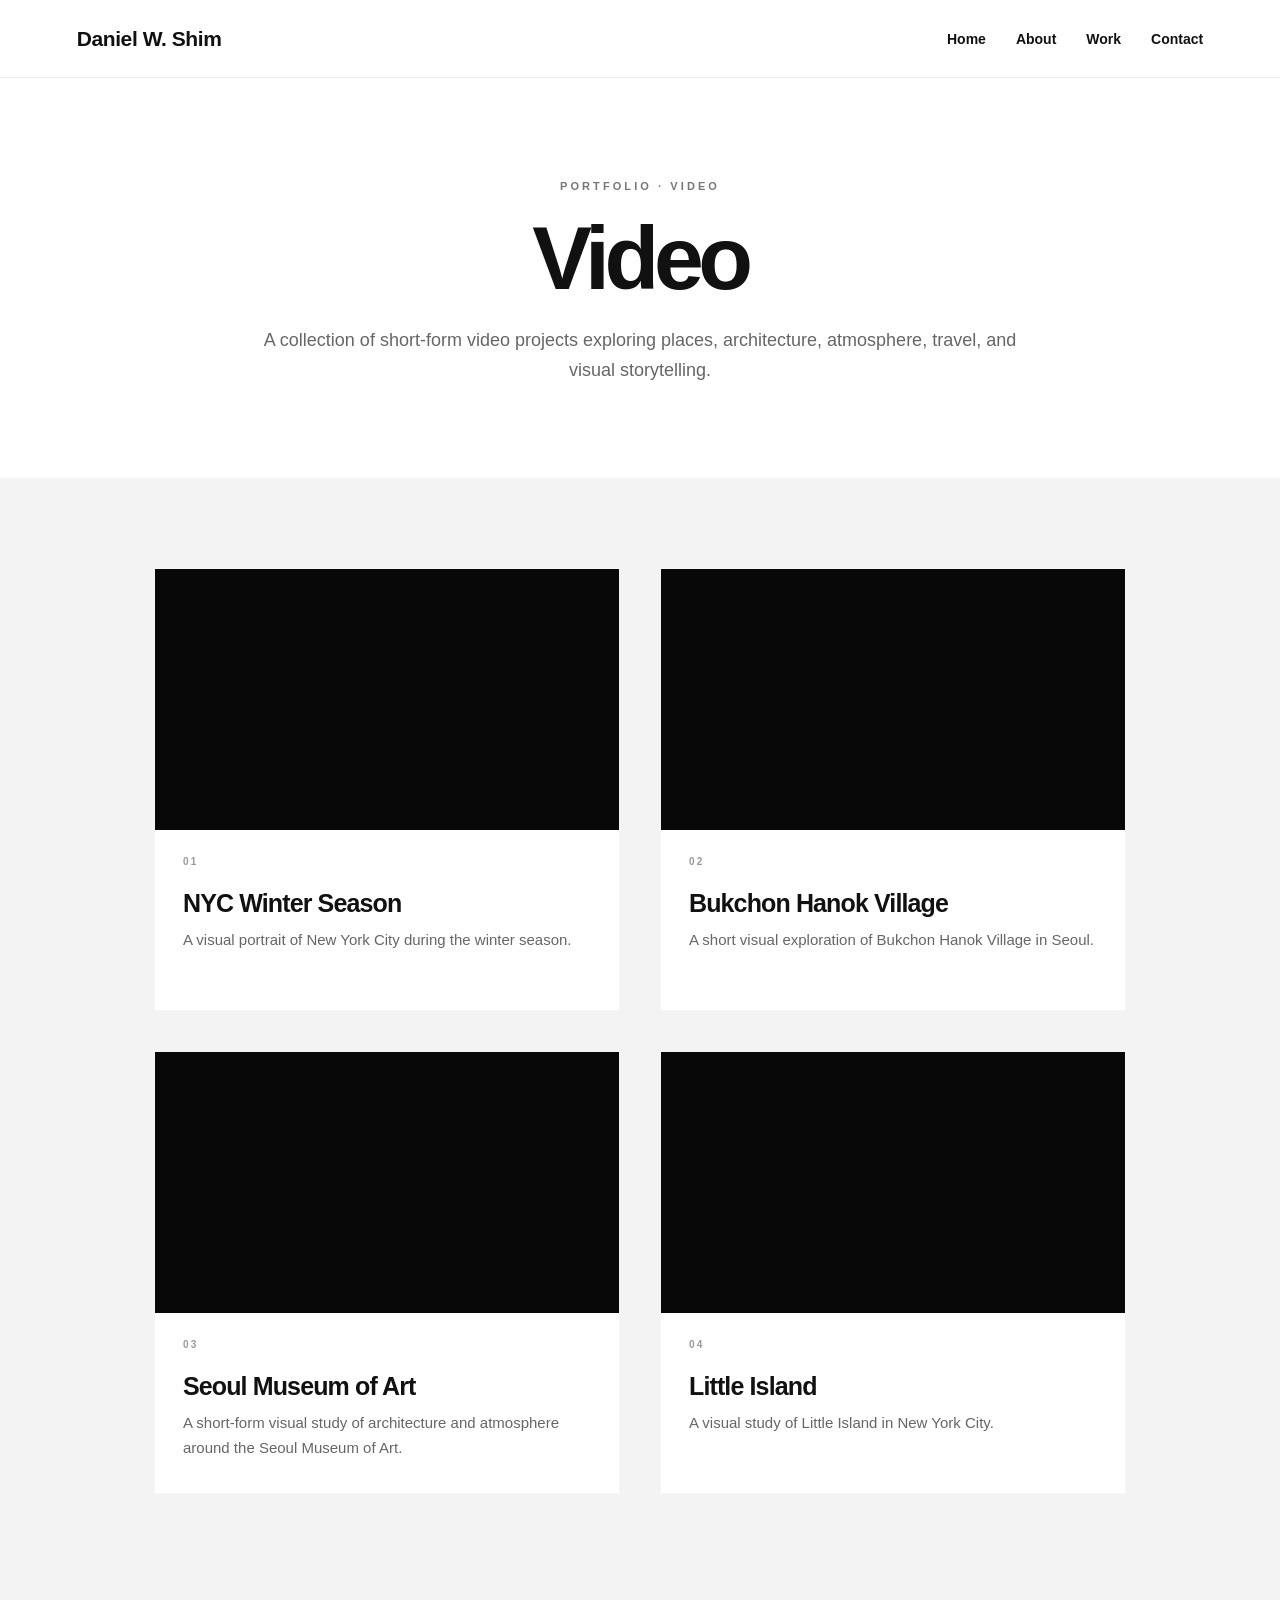
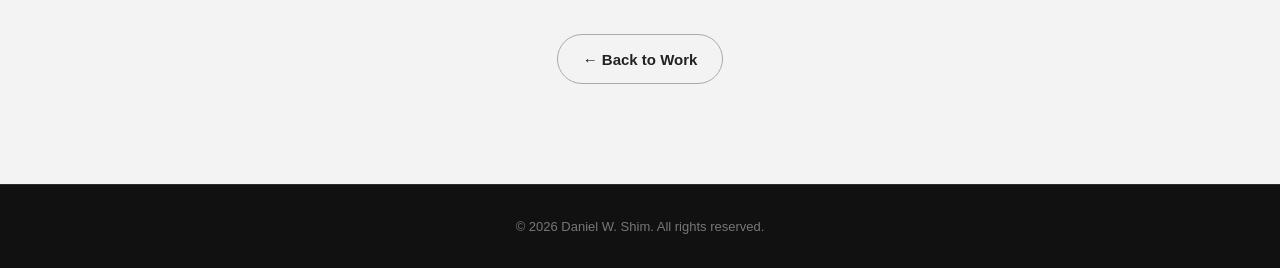
==== video.html @ fd562830 "Initial portfolio" ====
<!DOCTYPE html>
<html lang="en">

<head>
  <meta charset="UTF-8">

  <meta name="viewport"
        content="width=device-width, initial-scale=1.0">

  <title>Video | Daniel W. Shim</title>

  <link rel="stylesheet"
        href="style.css">
</head>


<body class="video-page">


<header class="site-header">

  <a class="site-logo"
     href="index.html">
    Daniel W. Shim
  </a>


  <nav class="site-nav">

    <a href="index.html#home">
      Home
    </a>

    <a href="index.html#about">
      About
    </a>

    <a href="index.html#work">
      Work
    </a>

    <a href="index.html#contact">
      Contact
    </a>

  </nav>

</header>



<main>


  <section class="portfolio-hero">

    <p class="eyebrow">
      PORTFOLIO · VIDEO
    </p>


    <h1>
      Video
    </h1>


    <p>
      A collection of short-form video projects exploring places,
      architecture, atmosphere, travel, and visual storytelling.
    </p>

  </section>



  <section class="video-projects">


    <!-- ==================================================
         VIDEO 01
    =================================================== -->

    <article class="video-project">


      <div class="video-frame">

        <iframe
                src="https://player.vimeo.com/video/1210731721?badge=0&amp;autopause=0&amp;player_id=0&amp;app_id=58479"
                title="NYC Winter Season"
                frameborder="0"
                allow="autoplay; fullscreen; picture-in-picture; clipboard-write; encrypted-media; web-share"
                referrerpolicy="strict-origin-when-cross-origin"
                allowfullscreen>
        </iframe>

      </div>


      <div class="video-info">

                <span class="video-number">
                    01
                </span>


        <h2>
          NYC Winter Season
        </h2>


        <p>
          A visual portrait of New York City during the winter season.
        </p>

      </div>

    </article>



    <!-- ==================================================
         VIDEO 02
    =================================================== -->

    <article class="video-project">


      <div class="video-frame">

        <iframe
                src="https://player.vimeo.com/video/1210795973?badge=0&amp;autopause=0&amp;player_id=0&amp;app_id=58479"
                title="Bukchon Hanok Village"
                frameborder="0"
                allow="autoplay; fullscreen; picture-in-picture; clipboard-write; encrypted-media; web-share"
                referrerpolicy="strict-origin-when-cross-origin"
                allowfullscreen>
        </iframe>

      </div>


      <div class="video-info">

                <span class="video-number">
                    02
                </span>


        <h2>
          Bukchon Hanok Village
        </h2>


        <p>
          A short visual exploration of Bukchon Hanok Village in Seoul.
        </p>

      </div>

    </article>



    <!-- ==================================================
         VIDEO 03
    =================================================== -->

    <article class="video-project">


      <div class="video-frame">

        <iframe
                src="https://player.vimeo.com/video/1210828182?badge=0&amp;autopause=0&amp;player_id=0&amp;app_id=58479"
                title="Seoul Museum of Art"
                frameborder="0"
                allow="autoplay; fullscreen; picture-in-picture; clipboard-write; encrypted-media; web-share"
                referrerpolicy="strict-origin-when-cross-origin"
                allowfullscreen>
        </iframe>

      </div>


      <div class="video-info">

                <span class="video-number">
                    03
                </span>


        <h2>
          Seoul Museum of Art
        </h2>


        <p>
          A short-form visual study of architecture and atmosphere
          around the Seoul Museum of Art.
        </p>

      </div>

    </article>



    <!-- ==================================================
         VIDEO 04
    =================================================== -->

    <article class="video-project">


      <div class="video-frame">

        <iframe
                src="https://player.vimeo.com/video/1211031865?badge=0&amp;autopause=0&amp;player_id=0&amp;app_id=58479"
                title="Little Island"
                frameborder="0"
                allow="autoplay; fullscreen; picture-in-picture; clipboard-write; encrypted-media; web-share"
                referrerpolicy="strict-origin-when-cross-origin"
                allowfullscreen>
        </iframe>

      </div>


      <div class="video-info">

                <span class="video-number">
                    04
                </span>


        <h2>
          Little Island
        </h2>


        <p>
          A visual study of Little Island in New York City.
        </p>

      </div>

    </article>


  </section>



  <section class="back-to-work">

    <a href="index.html#work">
      ← Back to Work
    </a>

  </section>


</main>



<footer class="site-footer">

  <p>
    © 2026 Daniel W. Shim. All rights reserved.
  </p>

</footer>



<script src="https://player.vimeo.com/api/player.js"></script>


</body>
</html>
---- style.css ----
/* =========================================================
   RESET
========================================================= */

*,
*::before,
*::after {
    box-sizing: border-box;
}


html {
    scroll-behavior: smooth;
}


body {
    margin: 0;

    font-family:
            Arial,
            Helvetica,
            sans-serif;

    color: #111;

    background: #fff;
}


img {
    display: block;

    max-width: 100%;
}


a {
    color: inherit;
}


figure {
    margin: 0;
}



/* =========================================================
   HEADER
========================================================= */

.site-header {
    position: sticky;

    top: 0;

    z-index: 1000;

    width: 100%;

    min-height: 78px;

    padding: 0 6%;

    display: flex;

    align-items: center;

    justify-content: space-between;

    background:
            rgba(255,255,255,0.96);

    backdrop-filter: blur(12px);

    border-bottom:
            1px solid rgba(0,0,0,0.06);
}


.site-logo {
    font-size: 21px;

    font-weight: 700;

    text-decoration: none;

    letter-spacing: -0.02em;
}


.site-nav {
    display: flex;

    align-items: center;

    gap: 30px;
}


.site-nav a {
    font-size: 14px;

    font-weight: 600;

    text-decoration: none;

    transition:
            opacity 0.25s ease;
}


.site-nav a:hover {
    opacity: 0.5;
}



/* =========================================================
   EYEBROW
========================================================= */

.eyebrow {
    margin: 0 0 24px;

    font-size: 11px;

    font-weight: 700;

    letter-spacing: 0.28em;

    color: #777;
}


.eyebrow.light {
    color: #888;
}



/* =========================================================
   HOME HERO
========================================================= */

.home-hero {
    min-height:
            calc(100vh - 78px);

    display: flex;

    align-items: center;

    background: #fff;
}


.home-hero-inner {
    width: 100%;

    max-width: 1040px;

    margin: 0 auto;

    padding: 100px 6%;
}


.home-hero h1 {
    margin: 0 0 30px;

    font-size:
            clamp(72px,8vw,130px);

    line-height: 0.93;

    letter-spacing: -0.065em;

    font-weight: 700;
}


.hero-description {
    max-width: 720px;

    margin: 0;

    font-size: 19px;

    line-height: 1.65;

    color: #666;
}


.scroll-button {
    width: 54px;

    height: 54px;

    margin-top: 52px;

    display: inline-flex;

    align-items: center;

    justify-content: center;

    border:
            1px solid #ccc;

    border-radius: 50%;

    color: #111;

    font-size: 22px;

    text-decoration: none;

    transition:
            background 0.3s ease,
            color 0.3s ease,
            transform 0.3s ease;
}


.scroll-button:hover {
    color: white;

    background: #111;

    transform:
            translateY(4px);
}



/* =========================================================
   WORK
========================================================= */

.work-section {
    padding:
            120px 6%
            140px;

    background: #f3f3f3;
}


.section-intro {
    width: 100%;

    max-width: 1320px;

    margin:
            0 auto 65px;
}


.section-intro h2 {
    margin:
            0 0 22px;

    font-size:
            clamp(56px,6vw,82px);

    line-height: 1;

    letter-spacing: -0.055em;
}


.section-intro > p:last-child {
    max-width: 540px;

    margin: 0;

    font-size: 17px;

    line-height: 1.7;

    color: #666;
}



/* =========================================================
   PROJECT GRID
========================================================= */

.project-grid {
    width: 100%;

    max-width: 1320px;

    margin: 0 auto;

    display: grid;

    grid-template-columns:
        repeat(2,minmax(0,1fr));

    gap: 30px;
}


.project-card {
    position: relative;

    display: block;

    min-height: 400px;

    overflow: hidden;

    background: #111;

    color: #fff;

    text-decoration: none;
}


.project-photography {
    width:
            calc(50% - 15px);

    grid-column:
            1 / -1;

    justify-self: center;
}



/* =========================================================
   NORMAL PROJECT MEDIA
========================================================= */

.project-media {
    position: absolute;

    inset: 0;

    overflow: hidden;

    background: #111;
}


.project-media img {
    width: 100%;

    height: 100%;

    object-fit: cover;

    object-position: center;

    transition:
            transform 0.7s ease;
}


.project-card:hover
.project-media img {
    transform:
            scale(1.045);
}



/* =========================================================
   VIDEO CARD — NYC WINTER SEASON PREVIEW
========================================================= */

.project-video-media {
    position: absolute;

    inset: 0;

    overflow: hidden;

    background: #080808;

    pointer-events: none;
}


.project-video-media iframe {
    position: absolute;

    top: 50%;

    left: 50%;

    width: 100%;

    height: 100%;

    min-width: 100%;

    min-height: 100%;

    transform:
            translate(-50%,-50%) scale(1.02);

    border: 0;

    pointer-events: none;
}



/* =========================================================
   PROJECT OVERLAY
========================================================= */

.project-overlay {
    position: absolute;

    inset: 0;

    z-index: 2;

    padding: 34px;

    display: flex;

    flex-direction: column;

    justify-content: space-between;

    background:
            linear-gradient(
                    to top,
                    rgba(0,0,0,0.78) 0%,
                    rgba(0,0,0,0.24) 50%,
                    rgba(0,0,0,0.08) 100%
            );
}


.project-number {
    position: relative;

    z-index: 3;

    font-size: 11px;

    letter-spacing: 0.18em;

    color:
            rgba(255,255,255,0.88);
}


.project-text {
    position: relative;

    z-index: 3;

    margin-top: auto;

    padding-right: 80px;
}


.project-text h3 {
    margin:
            0 0 10px;

    font-size: 36px;

    line-height: 1;

    letter-spacing: -0.04em;
}


.project-text p {
    margin: 0;

    font-size: 14px;

    line-height: 1.5;

    color:
            rgba(255,255,255,0.8);
}


.project-arrow {
    position: absolute;

    right: 32px;

    bottom: 32px;

    z-index: 4;

    width: 48px;

    height: 48px;

    display: flex;

    align-items: center;

    justify-content: center;

    border:
            1px solid
            rgba(255,255,255,0.6);

    border-radius: 50%;

    font-size: 20px;

    transition:
            transform 0.3s ease,
            background 0.3s ease,
            color 0.3s ease;
}


.project-card:hover
.project-arrow {
    color: #111;

    background: white;

    transform:
            translate(3px,-3px);
}



/* =========================================================
   VIDEO PLAY LABEL
========================================================= */

.project-play {
    position: absolute;

    top: 50%;

    left: 50%;

    z-index: 4;

    width: 82px;

    height: 82px;

    display: flex;

    align-items: center;

    justify-content: center;

    transform:
            translate(-50%,-50%);

    border:
            1px solid
            rgba(255,255,255,0.55);

    border-radius: 50%;

    color:
            rgba(255,255,255,0.95);

    background:
            rgba(0,0,0,0.12);

    backdrop-filter:
            blur(2px);

    font-size: 11px;

    letter-spacing: 0.18em;

    transition:
            transform 0.35s ease,
            background 0.35s ease;
}


.project-card:hover
.project-play {
    background:
            rgba(255,255,255,0.16);

    transform:
            translate(-50%,-50%)
            scale(1.07);
}



/* =========================================================
   ABOUT
========================================================= */

.about-section {
    max-width: 1320px;

    margin: 0 auto;

    padding:
            150px 6%;

    display: grid;

    grid-template-columns:
        1fr 1.35fr;

    gap: 100px;
}


.about-heading h2 {
    margin: 0;

    font-size:
            clamp(54px,5vw,76px);

    line-height: 1;

    letter-spacing: -0.055em;
}


.about-copy {
    padding-top: 28px;
}


.about-copy p {
    max-width: 650px;

    margin:
            0 0 24px;

    font-size: 19px;

    line-height: 1.8;

    color: #555;
}



/* =========================================================
   CONTACT
========================================================= */

.contact-section {
    padding:
            130px
            max(
                    6%,
                    calc((100vw - 1320px) / 2)
            );

    display: grid;

    grid-template-columns:
        1.2fr 0.8fr;

    gap: 100px;

    align-items: center;

    background: #111;

    color: white;
}


.contact-heading h2 {
    margin: 0;

    font-size:
            clamp(56px,6vw,88px);

    line-height: 0.96;

    letter-spacing: -0.06em;
}


.contact-info p {
    max-width: 430px;

    margin:
            0 0 34px;

    color: #aaa;

    font-size: 17px;

    line-height: 1.7;
}


.contact-info a {
    width: fit-content;

    display: block;

    margin-bottom: 20px;

    padding-bottom: 6px;

    border-bottom:
            1px solid #666;

    color: white;

    font-size: 17px;

    text-decoration: none;
}



/* =========================================================
   FOOTER
========================================================= */

.site-footer {
    padding:
            34px 6%;

    background: #111;

    border-top:
            1px solid #2a2a2a;

    text-align: center;

    color: #777;
}


.site-footer p {
    margin: 0;

    font-size: 13px;
}



/* =========================================================
   INTERNAL PAGE HERO
========================================================= */

.portfolio-hero {
    min-height: 400px;

    padding:
            100px 6%
            90px;

    display: flex;

    flex-direction: column;

    align-items: center;

    justify-content: center;

    text-align: center;

    background: white;
}


.portfolio-hero h1 {
    margin:
            0 0 25px;

    font-size:
            clamp(68px,7vw,105px);

    line-height: 0.95;

    letter-spacing: -0.06em;
}


.portfolio-hero > p:last-child {
    max-width: 780px;

    margin: 0;

    color: #666;

    font-size: 18px;

    line-height: 1.65;
}



/* =========================================================
   EDITORIAL
========================================================= */

.editorial-page {
    background: #f3f3f3;
}


.editorial-gallery {
    width: 100%;

    max-width: 1300px;

    margin: 0 auto;

    padding:
            90px 6%
            60px;
}


.editorial-gallery figure {
    overflow: hidden;

    background: white;

    box-shadow:
            0 15px 40px
            rgba(0,0,0,0.055);
}


.editorial-gallery img {
    width: 100%;

    height: auto;
}


.editorial-full {
    width:
            min(900px,100%);

    margin:
            0 auto 55px;
}


.editorial-spread {
    display: grid;

    grid-template-columns:
        repeat(2,minmax(0,1fr));

    gap: 36px;

    margin-bottom: 55px;

    align-items: start;
}



/* =========================================================
   PHOTOGRAPHY
========================================================= */

.photography-page {
    background: #f3f3f3;
}


.photography-gallery {
    width: 100%;

    max-width: 1120px;

    margin: 0 auto;

    padding:
            85px 30px;

    columns: 2;

    column-gap: 24px;
}


.photography-gallery figure {
    width: 100%;

    margin:
            0 0 24px;

    display: inline-block;

    break-inside: avoid;

    overflow: hidden;

    vertical-align: top;
}


.photography-gallery img {
    width: 100%;

    height: auto;

    display: block;
}



/* =========================================================
   VIDEO PAGE
========================================================= */

.video-page {
    background: #f3f3f3;
}


.video-projects {
    width: 100%;

    max-width: 1100px;

    margin: 0 auto;

    padding:
            90px 5%;

    display: grid;

    grid-template-columns:
        repeat(2,minmax(0,1fr));

    gap: 40px;
}


.video-project {
    overflow: hidden;

    background: white;

    border:
            1px solid
            rgba(0,0,0,0.04);

    transition:
            transform 0.3s ease,
            box-shadow 0.3s ease;
}


.video-project:hover {
    transform:
            translateY(-4px);

    box-shadow:
            0 18px 45px
            rgba(0,0,0,0.08);
}



/* =========================================================
   VIDEO PLAYER
========================================================= */

.video-frame {
    position: relative;

    width: 100%;

    aspect-ratio:
            16 / 9;

    overflow: hidden;

    background: #080808;
}


.video-frame iframe {
    position: absolute;

    inset: 0;

    width: 100% !important;

    height: 100% !important;

    border: 0;
}



/* =========================================================
   VIDEO INFO
========================================================= */

.video-info {
    min-height: 180px;

    padding:
            26px 28px
            30px;
}


.video-number {
    display: block;

    margin-bottom: 22px;

    color: #999;

    font-size: 10px;

    font-weight: 700;

    letter-spacing: 0.22em;
}


.video-info h2 {
    margin:
            0 0 10px;

    font-size: 25px;

    line-height: 1.15;

    letter-spacing: -0.035em;
}


.video-info p {
    margin: 0;

    color: #666;

    font-size: 15px;

    line-height: 1.65;
}



/* =========================================================
   BACK TO WORK
========================================================= */

.back-to-work {
    padding:
            50px 6%
            100px;

    text-align: center;
}


.back-to-work a {
    min-height: 50px;

    padding:
            0 25px;

    display: inline-flex;

    align-items: center;

    justify-content: center;

    border:
            1px solid #aaa;

    border-radius: 999px;

    color: #222;

    font-size: 15px;

    font-weight: 600;

    text-decoration: none;

    transition:
            color 0.3s ease,
            background 0.3s ease,
            border-color 0.3s ease;
}


.back-to-work a:hover {
    color: white;

    border-color: #111;

    background: #111;
}



/* =========================================================
   TABLET
========================================================= */

@media (max-width: 900px) {

    .site-header {
        padding-left: 5%;

        padding-right: 5%;
    }


    .project-grid {
        grid-template-columns: 1fr;
    }


    .project-photography {
        width: 100%;

        grid-column: auto;
    }


    .about-section {
        grid-template-columns: 1fr;

        gap: 45px;
    }


    .contact-section {
        grid-template-columns: 1fr;

        gap: 60px;
    }


    .video-projects {
        gap: 28px;
    }
}



/* =========================================================
   MOBILE
========================================================= */

@media (max-width: 700px) {

    .site-header {
        min-height: auto;

        padding-top: 18px;

        padding-bottom: 18px;

        flex-direction: column;

        align-items: flex-start;

        gap: 16px;
    }


    .site-nav {
        gap: 18px;

        flex-wrap: wrap;
    }


    .home-hero {
        min-height: 720px;
    }


    .home-hero-inner {
        padding-top: 90px;

        padding-bottom: 90px;
    }


    .home-hero h1 {
        font-size:
                clamp(58px,18vw,88px);
    }


    .hero-description {
        font-size: 17px;
    }


    .work-section {
        padding-top: 85px;

        padding-bottom: 90px;
    }


    .project-card {
        min-height: 330px;
    }


    .project-overlay {
        padding: 25px;
    }


    .project-text h3 {
        font-size: 30px;
    }


    .project-arrow {
        right: 24px;

        bottom: 24px;
    }


    .project-play {
        width: 68px;

        height: 68px;
    }


    .about-section {
        padding-top: 100px;

        padding-bottom: 100px;
    }


    .contact-section {
        padding-top: 95px;

        padding-bottom: 95px;
    }


    .portfolio-hero {
        min-height: auto;

        padding-top: 90px;

        padding-bottom: 70px;
    }


    .portfolio-hero h1 {
        font-size:
                clamp(58px,17vw,84px);
    }


    .portfolio-hero > p:last-child {
        font-size: 16px;
    }


    .editorial-gallery {
        padding-top: 55px;
    }


    .editorial-spread {
        grid-template-columns: 1fr;

        gap: 28px;

        margin-bottom: 28px;
    }


    .editorial-full {
        margin-bottom: 28px;
    }


    .photography-gallery {
        columns: 1;

        padding:
                55px 5%
                60px;
    }


    .video-projects {
        grid-template-columns: 1fr;

        padding:
                55px 5%
                70px;
    }


    .video-info {
        min-height: 0;
    }


    .back-to-work {
        padding-bottom: 75px;
    }
}
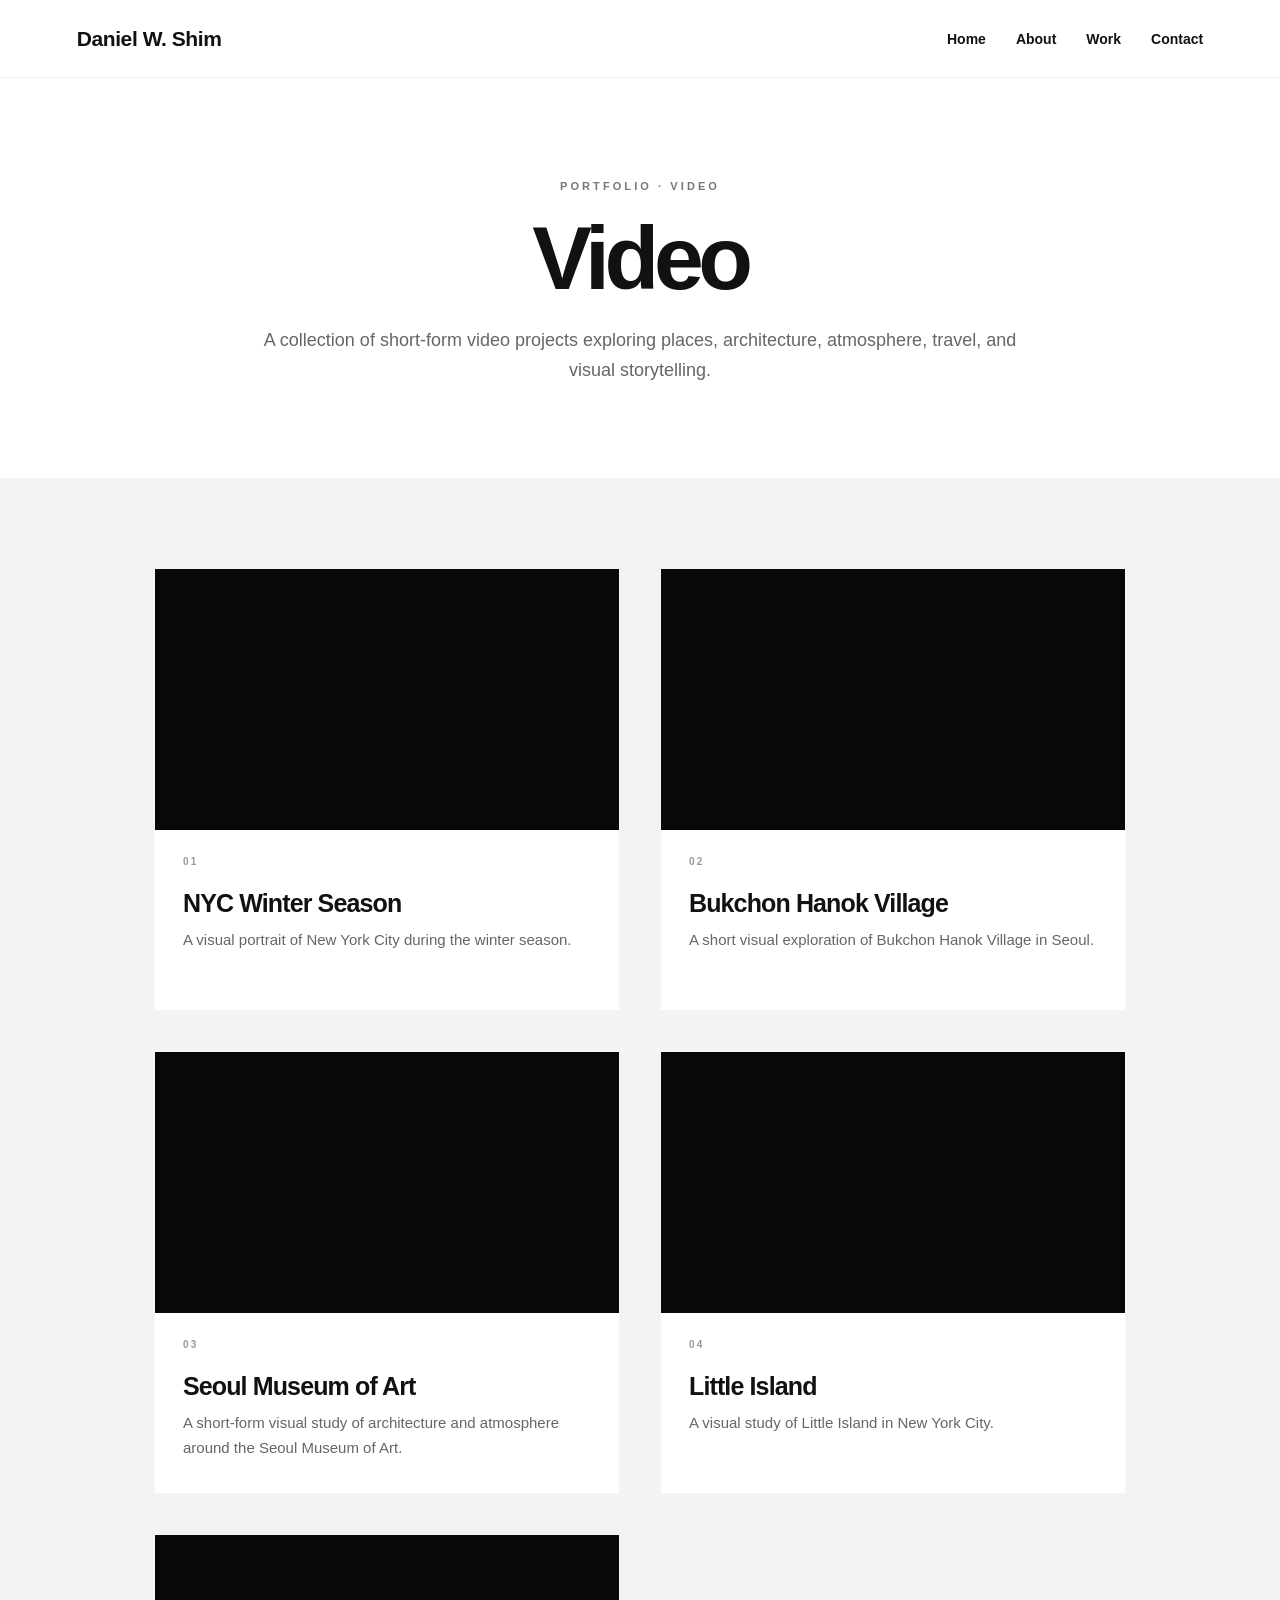
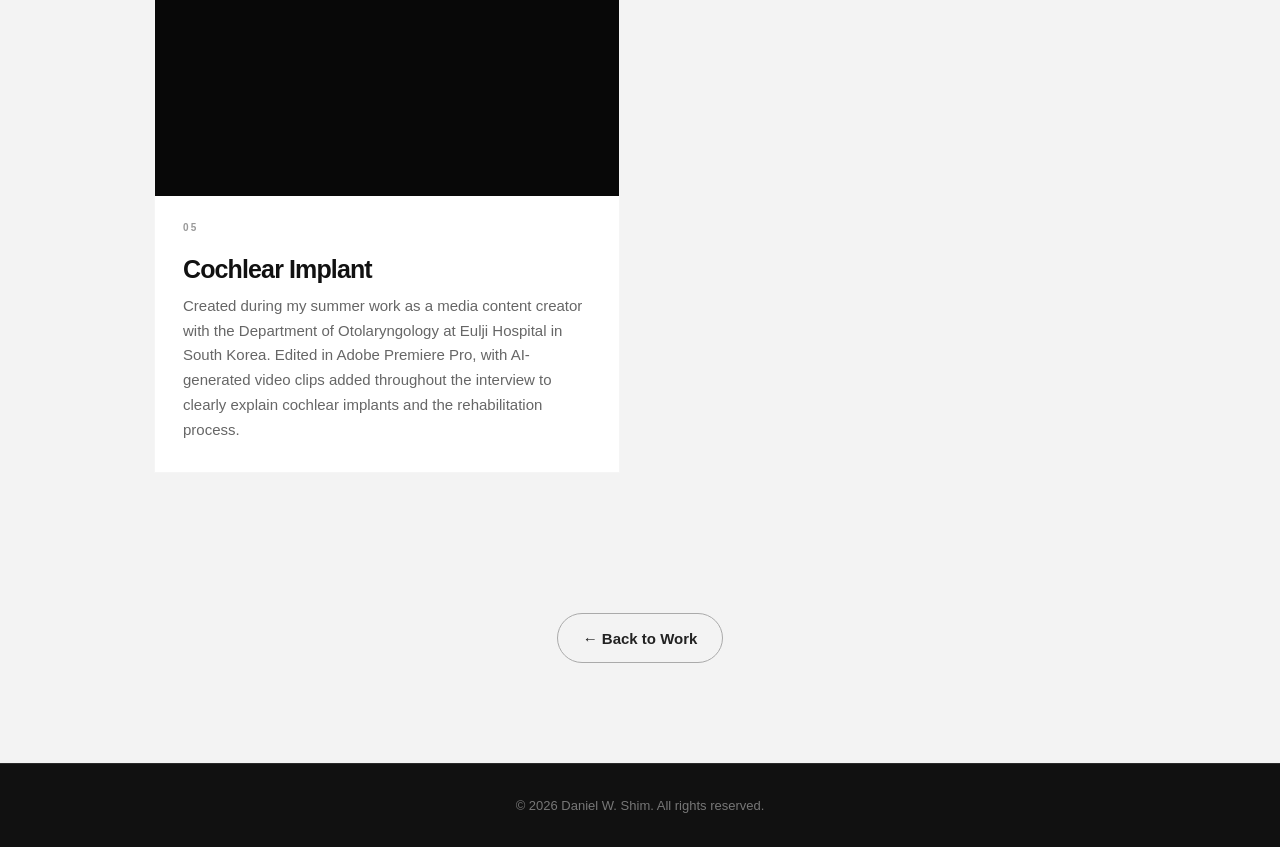
==== commit abc5240c: "video.html" ====
--- a/video.html
+++ b/video.html
@@ -88,20 +88,19 @@
         <iframe
                 src="https://player.vimeo.com/video/1210731721?badge=0&amp;autopause=0&amp;player_id=0&amp;app_id=58479"
                 title="NYC Winter Season"
-                frameborder="0"
-                allow="autoplay; fullscreen; picture-in-picture; clipboard-write; encrypted-media; web-share"
-                referrerpolicy="strict-origin-when-cross-origin"
-                allowfullscreen>
-        </iframe>
-
-      </div>
-
-
-      <div class="video-info">
-
-                <span class="video-number">
-                    01
-                </span>
+                allow="autoplay; fullscreen; picture-in-picture; clipboard-write; encrypted-media; web-share"
+                referrerpolicy="strict-origin-when-cross-origin"
+                allowfullscreen>
+        </iframe>
+
+      </div>
+
+
+      <div class="video-info">
+
+        <span class="video-number">
+          01
+        </span>
 
 
         <h2>
@@ -131,20 +130,19 @@
         <iframe
                 src="https://player.vimeo.com/video/1210795973?badge=0&amp;autopause=0&amp;player_id=0&amp;app_id=58479"
                 title="Bukchon Hanok Village"
-                frameborder="0"
-                allow="autoplay; fullscreen; picture-in-picture; clipboard-write; encrypted-media; web-share"
-                referrerpolicy="strict-origin-when-cross-origin"
-                allowfullscreen>
-        </iframe>
-
-      </div>
-
-
-      <div class="video-info">
-
-                <span class="video-number">
-                    02
-                </span>
+                allow="autoplay; fullscreen; picture-in-picture; clipboard-write; encrypted-media; web-share"
+                referrerpolicy="strict-origin-when-cross-origin"
+                allowfullscreen>
+        </iframe>
+
+      </div>
+
+
+      <div class="video-info">
+
+        <span class="video-number">
+          02
+        </span>
 
 
         <h2>
@@ -174,20 +172,19 @@
         <iframe
                 src="https://player.vimeo.com/video/1210828182?badge=0&amp;autopause=0&amp;player_id=0&amp;app_id=58479"
                 title="Seoul Museum of Art"
-                frameborder="0"
-                allow="autoplay; fullscreen; picture-in-picture; clipboard-write; encrypted-media; web-share"
-                referrerpolicy="strict-origin-when-cross-origin"
-                allowfullscreen>
-        </iframe>
-
-      </div>
-
-
-      <div class="video-info">
-
-                <span class="video-number">
-                    03
-                </span>
+                allow="autoplay; fullscreen; picture-in-picture; clipboard-write; encrypted-media; web-share"
+                referrerpolicy="strict-origin-when-cross-origin"
+                allowfullscreen>
+        </iframe>
+
+      </div>
+
+
+      <div class="video-info">
+
+        <span class="video-number">
+          03
+        </span>
 
 
         <h2>
@@ -218,20 +215,19 @@
         <iframe
                 src="https://player.vimeo.com/video/1211031865?badge=0&amp;autopause=0&amp;player_id=0&amp;app_id=58479"
                 title="Little Island"
-                frameborder="0"
-                allow="autoplay; fullscreen; picture-in-picture; clipboard-write; encrypted-media; web-share"
-                referrerpolicy="strict-origin-when-cross-origin"
-                allowfullscreen>
-        </iframe>
-
-      </div>
-
-
-      <div class="video-info">
-
-                <span class="video-number">
-                    04
-                </span>
+                allow="autoplay; fullscreen; picture-in-picture; clipboard-write; encrypted-media; web-share"
+                referrerpolicy="strict-origin-when-cross-origin"
+                allowfullscreen>
+        </iframe>
+
+      </div>
+
+
+      <div class="video-info">
+
+        <span class="video-number">
+          04
+        </span>
 
 
         <h2>
@@ -241,6 +237,52 @@
 
         <p>
           A visual study of Little Island in New York City.
+        </p>
+
+      </div>
+
+    </article>
+
+
+
+    <!-- ==================================================
+         VIDEO 05
+    =================================================== -->
+
+    <article class="video-project">
+
+
+      <div class="video-frame">
+
+        <iframe
+                src="https://player.vimeo.com/video/1224387417?badge=0&amp;autopause=0&amp;player_id=0&amp;app_id=58479"
+                title="Cochlear Implant"
+                allow="autoplay; fullscreen; picture-in-picture; clipboard-write; encrypted-media; web-share"
+                referrerpolicy="strict-origin-when-cross-origin"
+                allowfullscreen>
+        </iframe>
+
+      </div>
+
+
+      <div class="video-info">
+
+        <span class="video-number">
+          05
+        </span>
+
+
+        <h2>
+          Cochlear Implant
+        </h2>
+
+
+        <p>
+          Created during my summer work as a media content creator with the
+          Department of Otolaryngology at Eulji Hospital in South Korea.
+          Edited in Adobe Premiere Pro, with AI-generated video clips added
+          throughout the interview to clearly explain cochlear implants and
+          the rehabilitation process.
         </p>
 
       </div>
@@ -277,6 +319,6 @@
 
 <script src="https://player.vimeo.com/api/player.js"></script>
 
-
 </body>
-</html>+
+</html>
